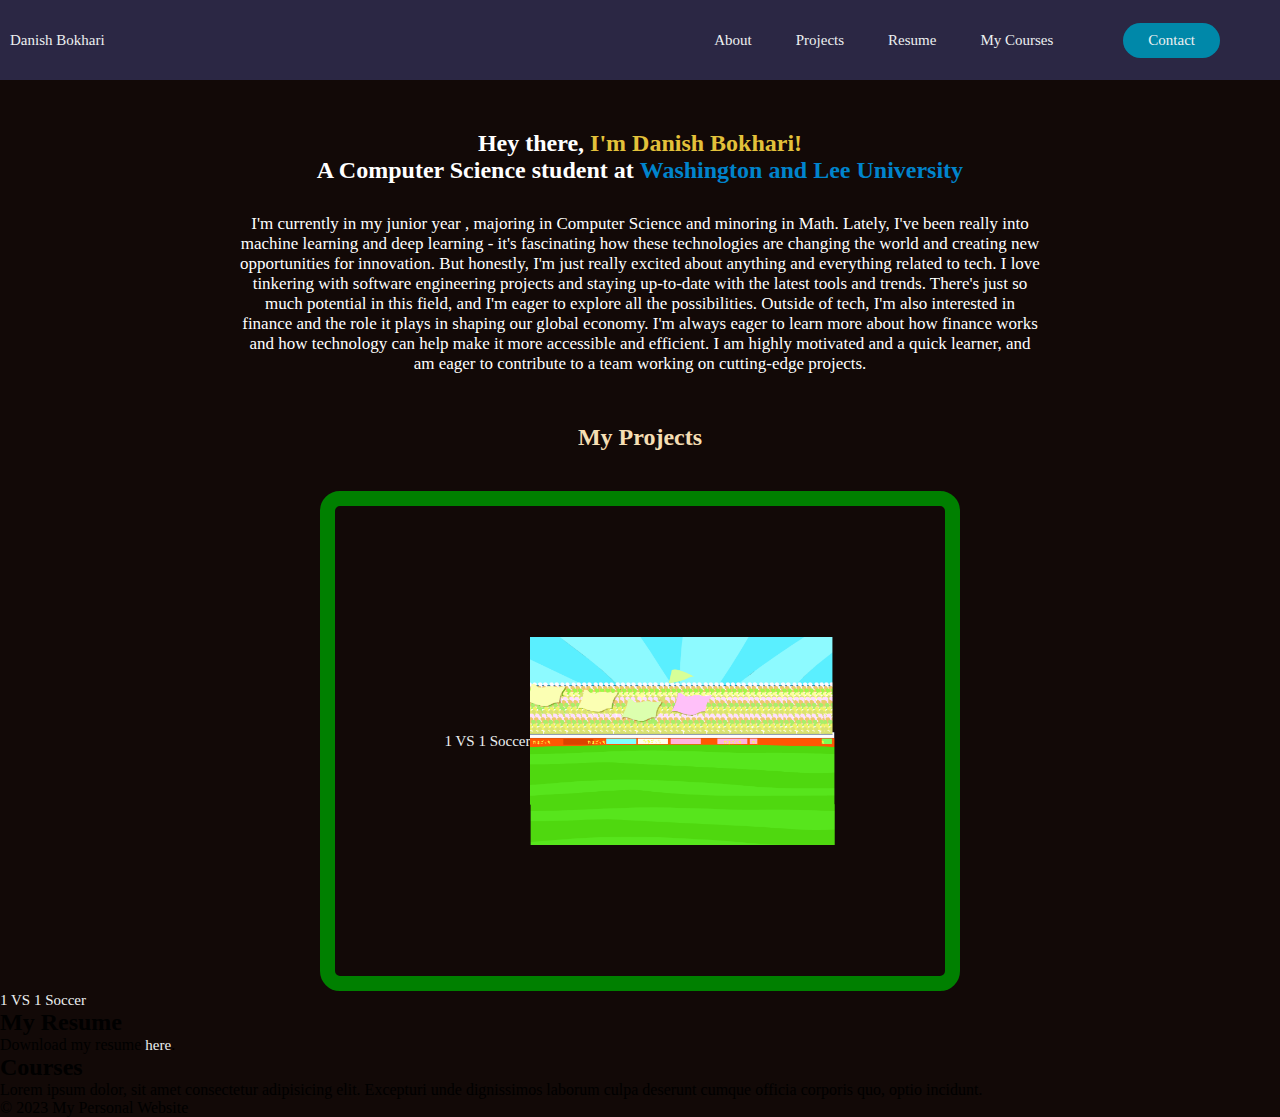
==== prof.html @ 75815d3f "worked on projects" ====
<!DOCTYPE html>
<html lang="en">
<head>
    <meta charset="UTF-8">
    <meta http-equiv="X-UA-Compatible" content="IE=edge">
    <meta name="viewport" content="width=device-width, initial-scale=1.0">
    <title>Profile</title>
    <link rel="stylesheet" href="style.css">
</head>
<body>
    <header>
        <a href="#xyz" class="main_name">Danish Bokhari</a>
    <nav>
        <ul>
            <li> <a href="#xyz" class="nav_items">About</a></li>
            <li> <a href="#xyz" class="nav_items">Projects</a></li>
            <li> <a href="#xyz" class="nav_items">Resume</a></li>
            <li> <a href="#xyz" class="nav_items">My Courses</a></li>
        </ul>
    </nav>
    <a href="#xyz" class="contact">Contact</a>
    </header>

    <section class="about">
        <h2>Hey there, <span>I'm Danish Bokhari!</span></h2>
        <h2>A Computer Science student at <b>Washington and Lee University</b></h2>
        <p>I'm currently in my junior year , majoring in Computer Science and minoring in Math. Lately, I've been really into machine learning and deep learning - it's fascinating how these technologies are changing the world and creating new opportunities for innovation. But honestly, I'm just really excited about anything and everything related to tech. I love tinkering with software engineering projects and staying up-to-date with the latest tools and trends. There's just so much potential in this field, and I'm eager to explore all the possibilities. Outside of tech, I'm also interested in finance and the role it plays in shaping our global economy. I'm always eager to learn more about how finance works and how technology can help make it more accessible and efficient. I am highly motivated and a quick learner, and am eager to contribute to a team working on cutting-edge projects.</p>
      </section>

    <section class="projects">
    <h2>My Projects</h2>
    
        <div class="project_a">
            <a href="#">1 VS 1 Soccer</a>
            <img src="resources/finalPitch.png" alt="soccer_background">
        </div>
    
        <div class="project_b">
            <a href="#">1 VS 1 Soccer</a>
        </div>
    </section>

    <section id="resume">
    <h2>My Resume</h2>
    <p>Download my resume <a href="#">here</a>.</p>
    </section>

    <section class="courses">
        <h2>Courses</h2>
        <p>Lorem ipsum dolor, sit amet consectetur adipisicing elit. Excepturi unde dignissimos laborum culpa deserunt cumque officia corporis quo, optio incidunt.</p>
    </section>

    <footer>
    <p>&copy; 2023 My Personal Website</p>
    </footer>
</body>
</html>
---- style.css ----
*{
    margin: 0;
    padding: 0;
    box-sizing: border-box;
    background-color: #120907;
    /* background-color: white; */
}

header{
    display: flex;
    justify-content: flex-end;
    align-items: center;
    padding: 30px 10px;
    background-color:#2b2744;
    height: 80px;
    
}


header a,header li,header ul{
    background-color:#2b2744;
}


.main_name{
    margin-right: auto;
}

li,a,button{
    text-decoration: none;
    font-weight: 500;
    font-size: 15px;
    color: #edf0f1;
    /* font-family:; */

}

nav ul{
    list-style: none;
}

nav ul li{
    display: inline-block;
    padding: 0px 20px;
}

.nav_items{
    transition: all 0.3s ease 0s;

}

.nav_items:hover{
    color: #0088a9;    
}

.contact{
    padding: 9px 25px;
    background-color: rgba(0,136,169,1);
    border: none;
    border-radius: 50px;
    cursor: pointer;
    transition: all 0.3s ease 0s;
    margin-right: 50px;
    margin-left: 50px;

}

.contact:hover{
    background-color: rgba(0,136,169,0.8);


}

.about{
    margin-top: 50px;
    margin-bottom: 50px;

}

.about h2{
    text-align: center;
    color: white;
}

.about h2 b{
    color: #0084cc;
   
}

.about span{
    color: #e3c13a;
}

.about p{
    color: white;
    font-size: 17px;
    margin-top: 30px;
    text-align: center;
    margin-left: auto;
    margin-right: auto;
    width: 800px;
    /* margin-left: 290px; */
}

.projects h2{
    color: wheat;
    text-align: center;
    margin-bottom: 40px;
}

.project_a{
    margin-top: 30px;
    display: flex;
    justify-content: center;
    border: 15px solid green;
    border-radius: 20px;
    width: 50%;
    align-items: center;
    height: 500px;
    align-self: center;
    margin: auto;




}

.project_a img{
    width: 50%;
}

.project_a a{
    /* color: pink; */
}
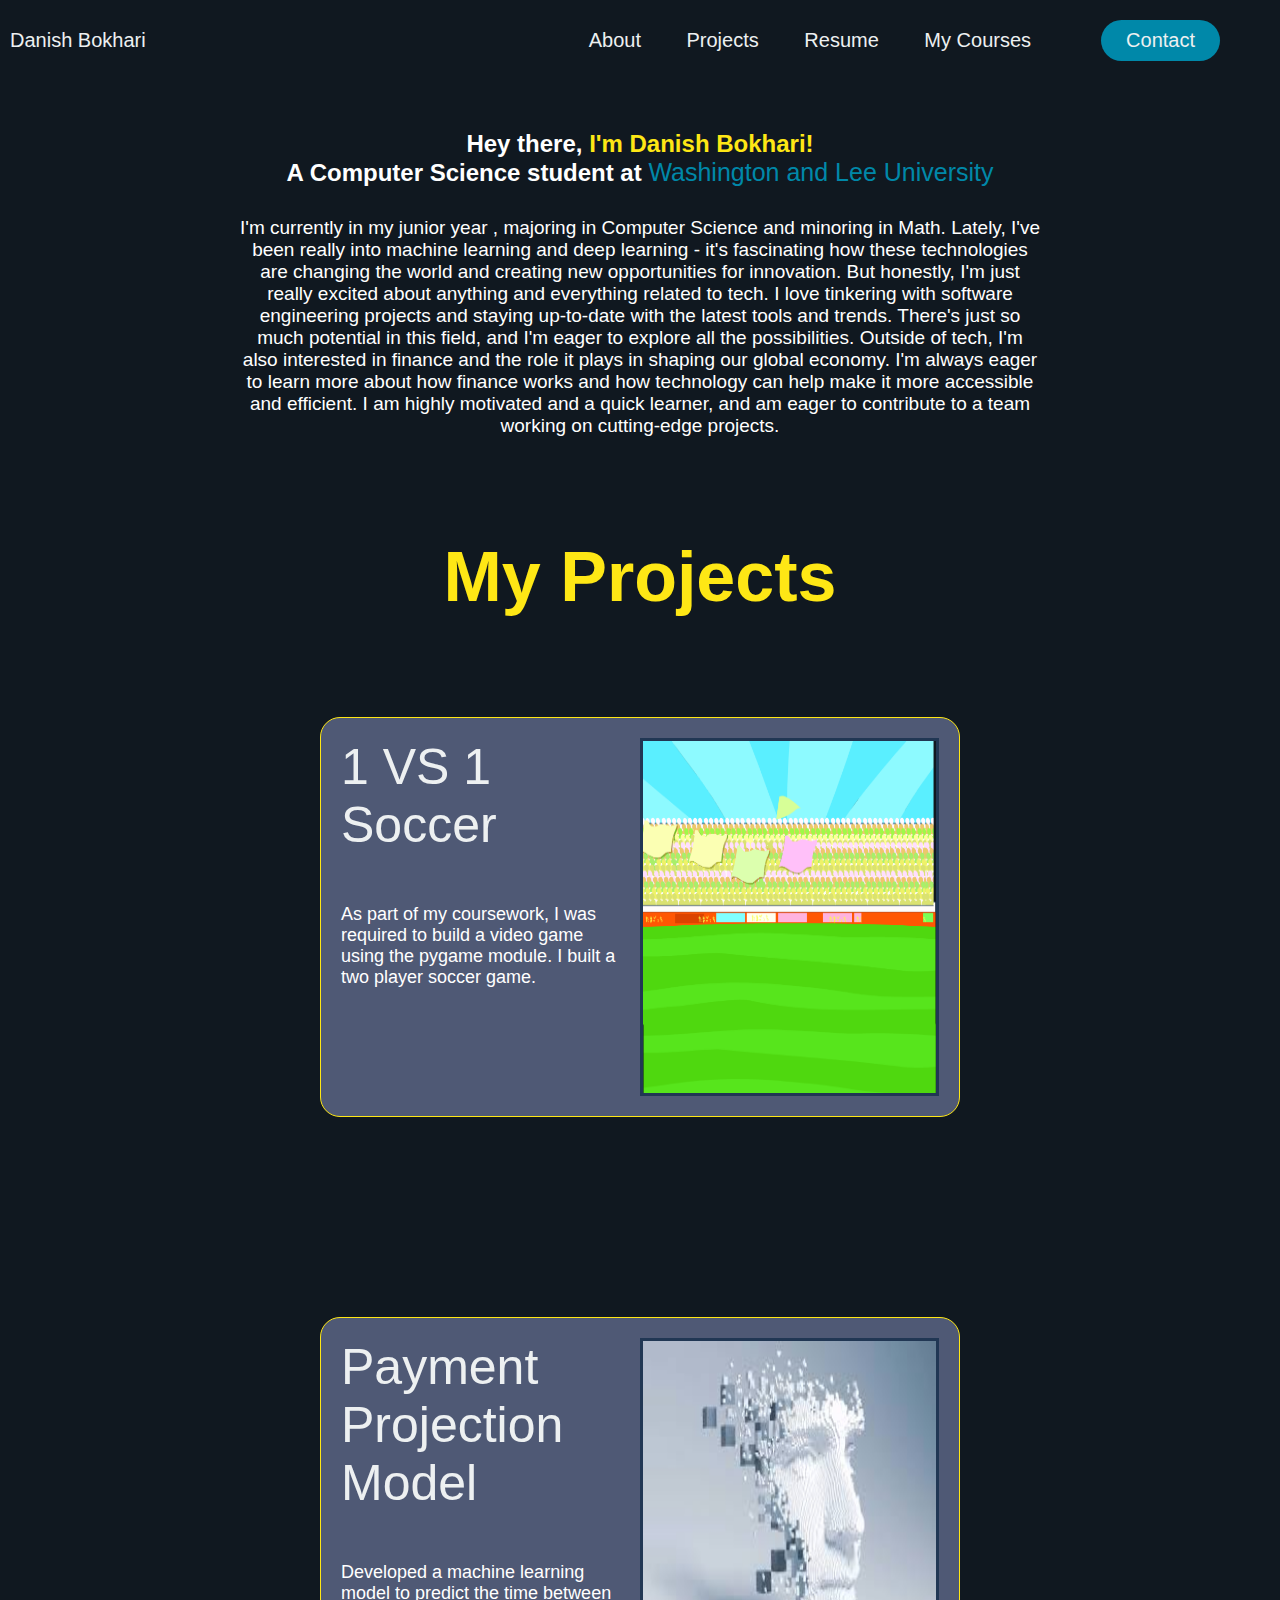
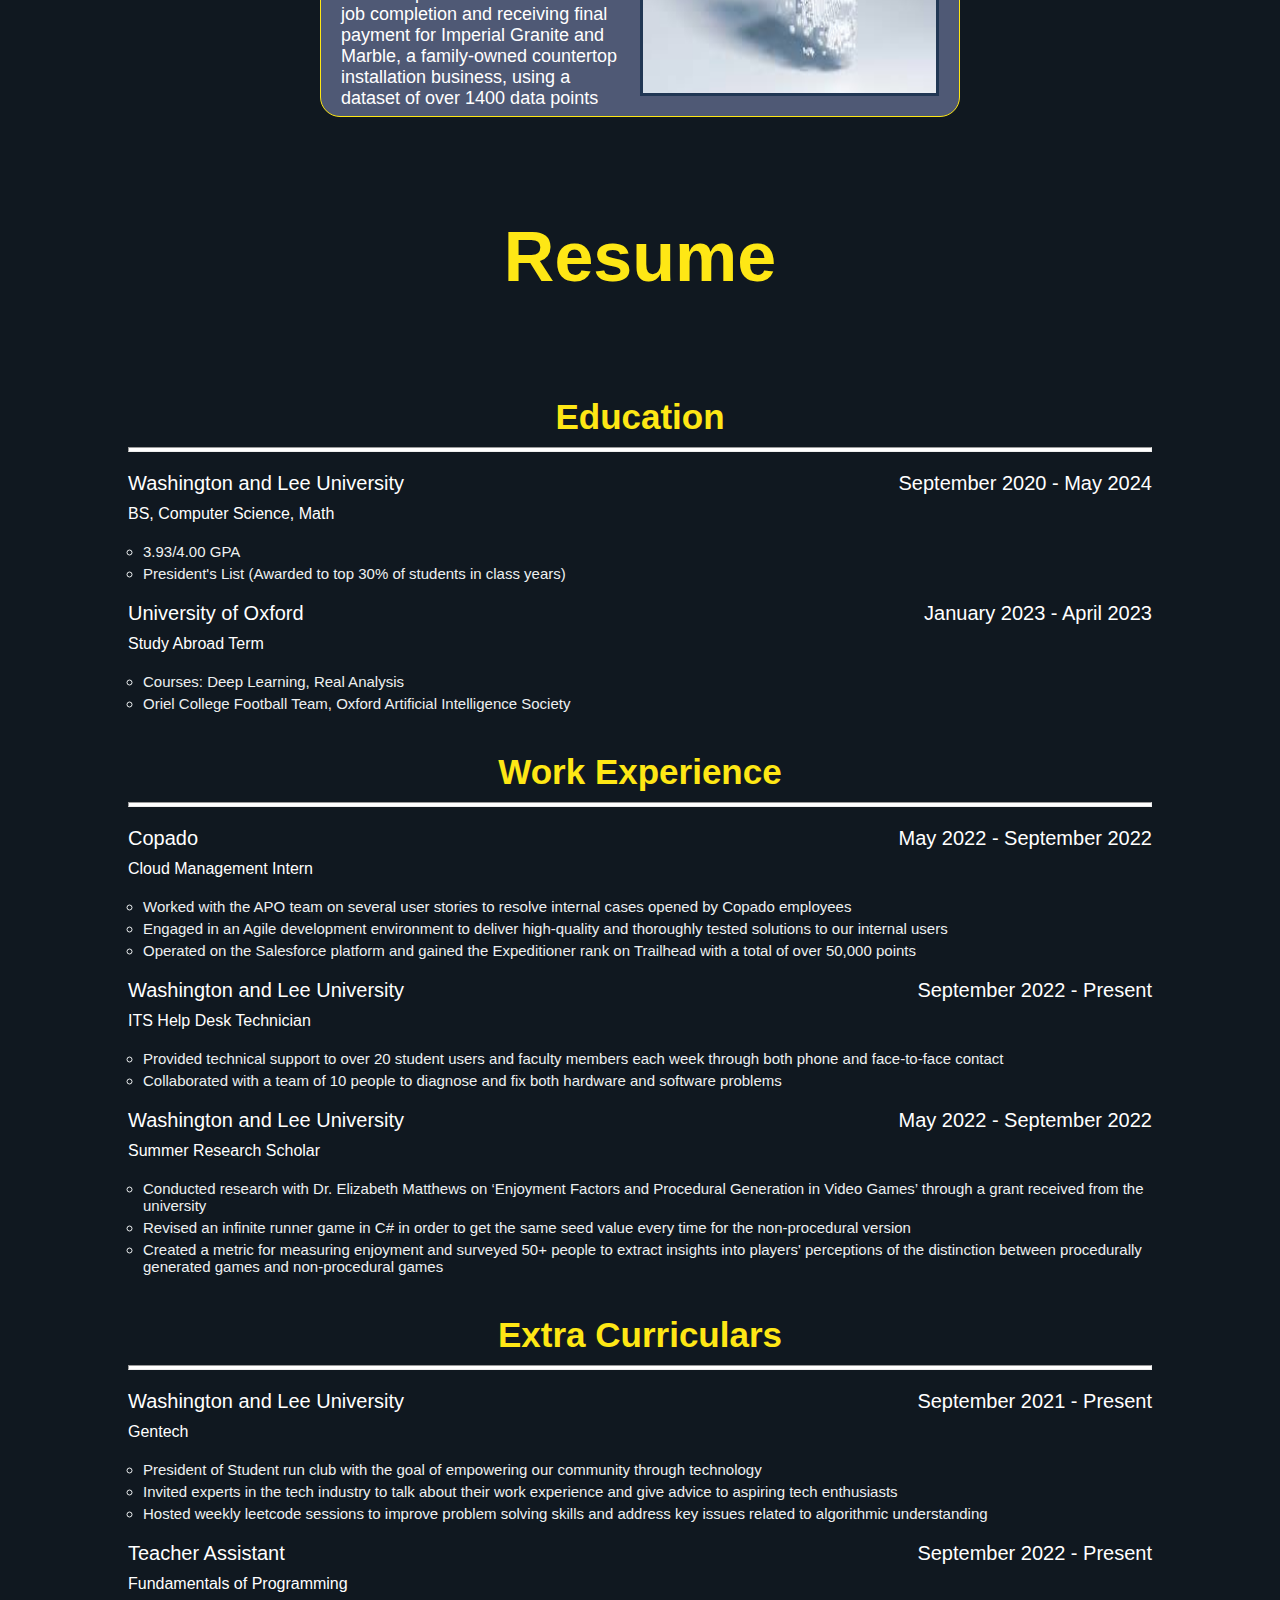
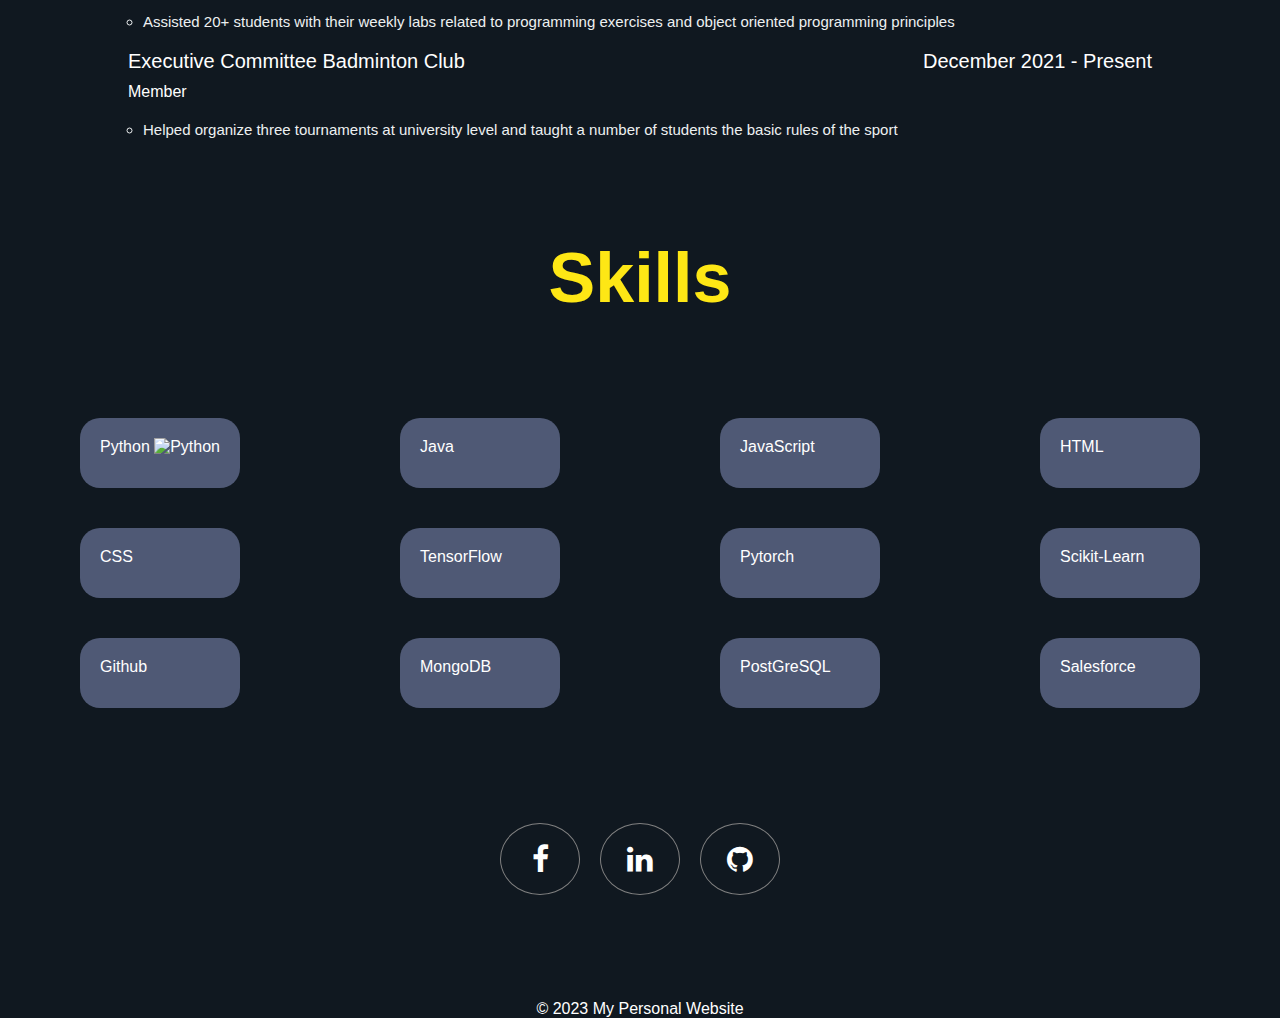
==== commit c416bf87: "Added project 2" ====
--- a/prof.html
+++ b/prof.html
@@ -6,6 +6,7 @@
     <meta name="viewport" content="width=device-width, initial-scale=1.0">
     <title>Profile</title>
     <link rel="stylesheet" href="style.css">
+    <link rel="stylesheet" href="https://cdnjs.cloudflare.com/ajax/libs/font-awesome/4.7.0/css/font-awesome.min.css">
 </head>
 <body>
     <header>
@@ -18,36 +19,209 @@
             <li> <a href="#xyz" class="nav_items">My Courses</a></li>
         </ul>
     </nav>
-    <a href="#xyz" class="contact">Contact</a>
+    <a href="#xyz" class="contact_button">Contact</a>
     </header>
 
     <section class="about">
         <h2>Hey there, <span>I'm Danish Bokhari!</span></h2>
-        <h2>A Computer Science student at <b>Washington and Lee University</b></h2>
+        <h2>A Computer Science student at <b><a href="https://www.wlu.edu/">Washington and Lee University</a></b></h2>
         <p>I'm currently in my junior year , majoring in Computer Science and minoring in Math. Lately, I've been really into machine learning and deep learning - it's fascinating how these technologies are changing the world and creating new opportunities for innovation. But honestly, I'm just really excited about anything and everything related to tech. I love tinkering with software engineering projects and staying up-to-date with the latest tools and trends. There's just so much potential in this field, and I'm eager to explore all the possibilities. Outside of tech, I'm also interested in finance and the role it plays in shaping our global economy. I'm always eager to learn more about how finance works and how technology can help make it more accessible and efficient. I am highly motivated and a quick learner, and am eager to contribute to a team working on cutting-edge projects.</p>
       </section>
 
     <section class="projects">
     <h2>My Projects</h2>
     
-        <div class="project_a">
+        <div class="project_a a">
+            <div class="project_info">
             <a href="#">1 VS 1 Soccer</a>
+            <p class="project_desc"> As part of my coursework, I was required to build a video game using the pygame module. I built a two player soccer game.
+               
+            </p>
+            </div>
             <img src="resources/finalPitch.png" alt="soccer_background">
         </div>
     
-        <div class="project_b">
-            <a href="#">1 VS 1 Soccer</a>
+        <div class="project_a b">
+            <div class="project_info">
+            <a href="#">Payment Projection Model</a>
+            <p class="project_desc"> Developed a machine learning model to predict the time between job completion and receiving final payment for Imperial Granite and Marble, a family-owned countertop installation business, using a dataset of over 1400 data points       
+            </p>
+            </div>
+            <img src="resources/ml1.jpeg" alt="soccer_background">
         </div>
-    </section>
-
-    <section id="resume">
-    <h2>My Resume</h2>
-    <p>Download my resume <a href="#">here</a>.</p>
-    </section>
-
-    <section class="courses">
-        <h2>Courses</h2>
-        <p>Lorem ipsum dolor, sit amet consectetur adipisicing elit. Excepturi unde dignissimos laborum culpa deserunt cumque officia corporis quo, optio incidunt.</p>
+    
+    </section>
+
+    <section class ="resume">
+    <h2>Resume</h2>
+
+    <div class="resume_title education">
+        <h3>Education</h3>
+        <hr>
+        <div class="points">
+        <div class="header_date">
+        <p class="header">Washington and Lee University</p>
+        <span>September 2020 - May 2024</span>
+    </div>
+        <span>BS, Computer Science, Math</span>
+        <ul>
+            <li>3.93/4.00 GPA</li>
+            <li>President's List (Awarded to top 30% of students in class years) </li>
+        </ul>
+    
+    </div>
+    <div class="points">
+        <div class="header_date">
+        <p class="header">University of Oxford</p>
+        <span>January 2023 - April 2023</span>
+    </div>
+        <span>Study Abroad Term</span>
+        <ul>
+            <li>Courses: Deep Learning, Real Analysis</li>
+            <li> Oriel College Football Team, Oxford Artificial Intelligence Society </li>
+        </ul>
+    </div>
+    </div>
+
+    <div class="resume_title experience">
+        <h3>Work Experience</h3>
+        <hr>
+        <div class="points">
+        <div class="header_date">
+        <p class="header">Copado</p>
+        <span>May 2022 - September 2022</span>
+    </div>
+        <span>Cloud Management Intern</span>
+        <ul>
+            <li>Worked with the APO team on several user stories to resolve internal cases opened by Copado employees 
+            </li>
+            <li>Engaged in an Agile development environment to deliver high-quality and thoroughly tested solutions to our internal users 
+            </li>
+            <li>Operated on the Salesforce platform and gained the Expeditioner rank on Trailhead with a total of over 50,000 points
+            </li>
+        </ul>
+    
+    </div>
+    <div class="points">
+        <div class="header_date">
+        <p class="header">Washington and Lee University</p>
+        <span>September 2022 - Present</span>
+    </div>
+        <span>ITS Help Desk Technician</span>
+        <ul>
+            <li>Provided technical support to over 20 student users and faculty members each week through both phone and face-to-face contact
+            </li>
+            <li>Collaborated with a team of 10 people to diagnose and fix both hardware and software problems</li>
+        </ul>
+    
+    </div>
+    <div class="points">
+        <div class="header_date">
+        <p class="header">Washington and Lee University</p>
+        <span>May 2022 - September 2022</span>
+    </div>
+        <span>Summer Research Scholar</span>
+        <ul>
+            <li> Conducted research with Dr. Elizabeth Matthews on ‘Enjoyment Factors and Procedural Generation in Video Games’ through a grant received from the university
+            </li>
+            <li>
+                Revised an infinite runner game in C# in order to get the same seed value every time for the non-procedural version 
+
+            </li>
+            <li>Created a metric for measuring enjoyment and surveyed 50+ people to extract insights into players' perceptions of the distinction between procedurally generated games and non-procedural games
+            </li>
+
+        </ul>
+
+
+    </div>
+
+    <div class="resume_title activities">
+        <h3>Extra Curriculars</h3>
+        <hr>
+        <div class="points">
+        <div class="header_date">
+        <p class="header">Washington and Lee University</p>
+        <span>September 2021 - Present</span>
+    </div>
+        <span>Gentech</span>
+        <ul>
+            <li>President of Student run club with the goal of empowering our community through technology</li>
+            <li>Invited experts in the tech industry to talk about their work experience and give advice to aspiring tech enthusiasts</li>
+                <li>Hosted weekly leetcode sessions to improve problem solving skills and address key issues related to algorithmic understanding
+                </li>
+        </ul>
+    
+    </div>
+    <div class="points">
+        <div class="header_date">
+        <p class="header">Teacher Assistant</p>
+        <span>September 2022 - Present</span>
+    </div>
+        <span>Fundamentals of Programming</span>
+        <ul>
+            <li> Assisted 20+ students with their weekly labs related to programming exercises and object oriented programming principles
+            </li>
+        </ul>
+    </div>
+    </div>
+
+    <div class="points">
+        <div class="header_date">
+        <p class="header">Executive Committee Badminton Club</p>
+        <span>December 2021 - Present</span>
+    </div>
+        <span>Member</span>
+        <ul>
+            <li> Helped organize three tournaments at university level and taught a number of students the basic rules of the sport
+            </li>
+        </ul>
+    </div>
+
+
+
+
+    </section>
+
+    <section class="skills">
+        <h2>Skills</h2>
+        <div class="parent">
+            <div class="div1 box">
+                <span>Python </span>
+                <img src="resources/python_logo.png" alt="Python">
+            </div>
+            <div class="div2 box">
+                <span>Java </span>
+            <img src="resources/java-4-logo-png-transparent.png" alt=""></div>
+            
+            <div class="div3 box"><span>JavaScript </span>
+                <img src="resources/javascript-logo.png" alt="">
+            </div>
+            <div class="div4 box">  <span>HTML </span>
+                <img src="resources/html (2).png" alt=""> </div>
+            <div class="div5 box"> <span>CSS </span>
+                <img src="resources/css3.png" alt=""> </div>
+            <div class="div6 box"><span>TensorFlow </span>
+                <img src="resources/html (2).png" alt=""> </div>
+            <div class="div7 box"><span>Pytorch </span>
+                <img src="resources/html (2).png" alt=""> </div>
+            <div class="div8 box"><span>Scikit-Learn </span>
+                <img src="resources/html (2).png" alt=""> </div>
+            <div class="div9 box"><span>Github </span>
+                <img src="resources/github.png" alt=""> </div>
+            <div class="div10 box"><span>MongoDB </span>
+                <img src="resources/mongodb.png" alt=""> </div>
+            <div class="div11 box"><span>PostGreSQL </span>
+                <img src="resources/postgresql.png" alt=""> </div>
+            <div class="div12 box"><span>Salesforce </span>
+                <img src="resources/html (2).png" alt=""> </div>
+            </div>
+    </section>
+
+    <section class="socials">
+        <a class = "fa fa-facebook" href="https://www.facebook.com/danish.bukhari2"></a>
+        <a class = "fa fa-linkedin" href="https://www.linkedin.com/in/mohammed-danish-bokhari-44b8b31bb/"></a>
+        <a class = "fa fa-github" href="https://github.com/bokharim24"></a>
     </section>
 
     <footer>
--- a/style.css
+++ b/style.css
@@ -2,7 +2,10 @@
     margin: 0;
     padding: 0;
     box-sizing: border-box;
-    background-color: #120907;
+    background-color: #101820;
+    font-family: 'Source Sans Pro', sans-serif;
+    color: white;
+
     /* background-color: white; */
 }
 
@@ -11,7 +14,8 @@
     justify-content: flex-end;
     align-items: center;
     padding: 30px 10px;
-    background-color:#2b2744;
+    /* background-color: #120907; */
+    background-color:#101820;
     height: 80px;
     
 }
@@ -19,11 +23,22 @@
 
 header a,header li,header ul{
     background-color:#2b2744;
+    background-color: #101820;
+    font-size: 20px;
 }
 
 
 .main_name{
     margin-right: auto;
+    transition: all 0.3s ease 0s;
+    
+    
+}
+
+.main_name:hover{
+    margin-right: auto;
+    color:#0088a9;
+
 }
 
 li,a,button{
@@ -53,7 +68,7 @@
     color: #0088a9;    
 }
 
-.contact{
+.contact_button{
     padding: 9px 25px;
     background-color: rgba(0,136,169,1);
     border: none;
@@ -65,7 +80,7 @@
 
 }
 
-.contact:hover{
+.contact_button:hover{
     background-color: rgba(0,136,169,0.8);
 
 
@@ -82,18 +97,19 @@
     color: white;
 }
 
-.about h2 b{
-    color: #0084cc;
+.about h2 b a{
+    color: rgba(0,136,169,1);
+    font-size: 25px;
    
 }
 
 .about span{
-    color: #e3c13a;
+    color: #FEE715;
 }
 
 .about p{
     color: white;
-    font-size: 17px;
+    font-size: 19px;
     margin-top: 30px;
     text-align: center;
     margin-left: auto;
@@ -103,33 +119,216 @@
 }
 
 .projects h2{
-    color: wheat;
-    text-align: center;
-    margin-bottom: 40px;
+    color: #FEE715;
+    text-align: center;
+    margin-bottom: 100px;
+    font-size: 70px;
+    margin-top: 100px;
 }
 
 .project_a{
     margin-top: 30px;
     display: flex;
     justify-content: center;
-    border: 15px solid green;
+    flex-direction: row;
+    border: 1px solid #FEE715;
     border-radius: 20px;
     width: 50%;
     align-items: center;
-    height: 500px;
-    align-self: center;
+    height: 400px;
     margin: auto;
-
-
-
+    background-color: #4f5975;;
+    padding: 20px;
 
 }
 
 .project_a img{
     width: 50%;
-}
-
-.project_a a{
-    /* color: pink; */
-}
-
+    max-width: 100%;
+    height:100%;
+    margin-left: 20px;
+    border :solid  #213754
+}
+
+.project_a.b img{
+    max-width: 100%;
+    max-height: 100%;
+
+}
+
+.project_info a{
+    margin-bottom: 50px;
+    background-color: #4f5975;;
+    font-size: 50px;
+
+}
+
+.project_info{
+    color: white;
+    background-color: #4f5975;;
+    display: flex;
+    flex-direction: column;
+    height: 100%;
+}
+
+.project_desc{
+    background-color: #4f5975;;
+    font-size: 18px;
+}
+
+.project_a.b{
+    margin-top: 200px;
+}
+
+.resume h2{
+    color: #FEE715;
+    text-align: center;
+    margin-bottom: 100px;
+    font-size: 70px;
+    margin-top: 100px;
+}
+
+
+footer p {
+    color: white;
+    text-align: center;
+    margin-top: 100px;
+
+}
+
+.socials{
+    display: flex;
+    justify-content: center;
+    font-size: 30px;
+    text-align: center;
+}
+
+.fa {
+    padding: 20px;
+    width: 80px;
+    text-align: center;
+    text-decoration: none;
+    border:0.4px grey solid;
+    margin: 5px 10px;
+    height: auto;
+    border-radius: 100%;
+    color: white;
+
+  }
+
+.fa:hover{
+    color: #FEE715;
+}
+  
+
+.resume_title h3{
+    text-align: center;
+    color: #FEE715;
+    font-size: 35px;
+}
+
+.resume_title.experience{
+    margin-top: 40px;
+}
+
+.resume_title.activities{
+     margin-top: 40px;
+}
+
+
+hr{
+    width: 80%;
+    margin: auto;
+    height: 5px;
+    background: white;
+    margin-top: 10px;
+}
+.header, .header_date span{
+    margin-top: 20px;
+    font-size: 20px;
+    margin-bottom: 10px;
+
+}
+
+.header_date{
+    display: flex;
+    justify-content: space-between;
+
+}
+
+.points{
+    width: 80%;
+    margin: auto;
+}
+
+.points ul  {
+    margin-top: 20px;
+}
+
+.points li{
+    list-style:circle;
+    margin-left: 15px;
+    margin-top: 5px;
+}
+
+
+.skills{
+    text-align: center;
+}
+
+.skills h2{
+    color: #FEE715;
+    font-size: 70px;
+    margin-top: 100px;
+    margin-bottom: 100px;
+}
+
+.parent {
+    margin-top: 50px;
+    display: grid;
+    grid-template-columns: repeat(4, 1fr);
+    grid-template-rows: repeat(4, 1fr);
+    grid-column-gap: 0px;
+    grid-row-gap: 40px;
+    justify-content: center ;
+    }
+    
+    .div1 { grid-area: 1 / 1 / 2 / 2; }
+    .div2 { grid-area: 1 / 2 / 2 / 3; }
+    .div3 { grid-area: 1 / 3 / 2 / 4; }
+    .div4 { grid-area: 1 / 4 / 2 / 5; }
+    .div5 { grid-area: 2 / 1 / 3 / 2; }
+    .div6 { grid-area: 2 / 2 / 3 / 3; }
+    .div7 { grid-area: 2 / 3 / 3 / 4; }
+    .div8 { grid-area: 2 / 4 / 3 / 5; }
+    .div9 { grid-area: 3 / 1 / 4 / 2; }
+    .div10 { grid-area: 3 / 2 / 4 / 3; }
+    .div11 { grid-area: 3 / 3 / 4 / 4; }
+    .div12 { grid-area: 3 / 4 / 4 / 5; }
+   
+   .box{
+    background-color: #4f5975;
+    text-align:center;
+    width: 160px;
+    height:70px;
+    margin: auto;
+    display: flex;
+    justify-content: space-between;
+    padding: 20px; 
+    border-radius: 20px;
+
+    }
+
+    .box span{
+        background-color: #4f5975;
+    }
+
+    .box img{
+    background-color: #4f5975;
+}
+
+
+   
+
+   
+   